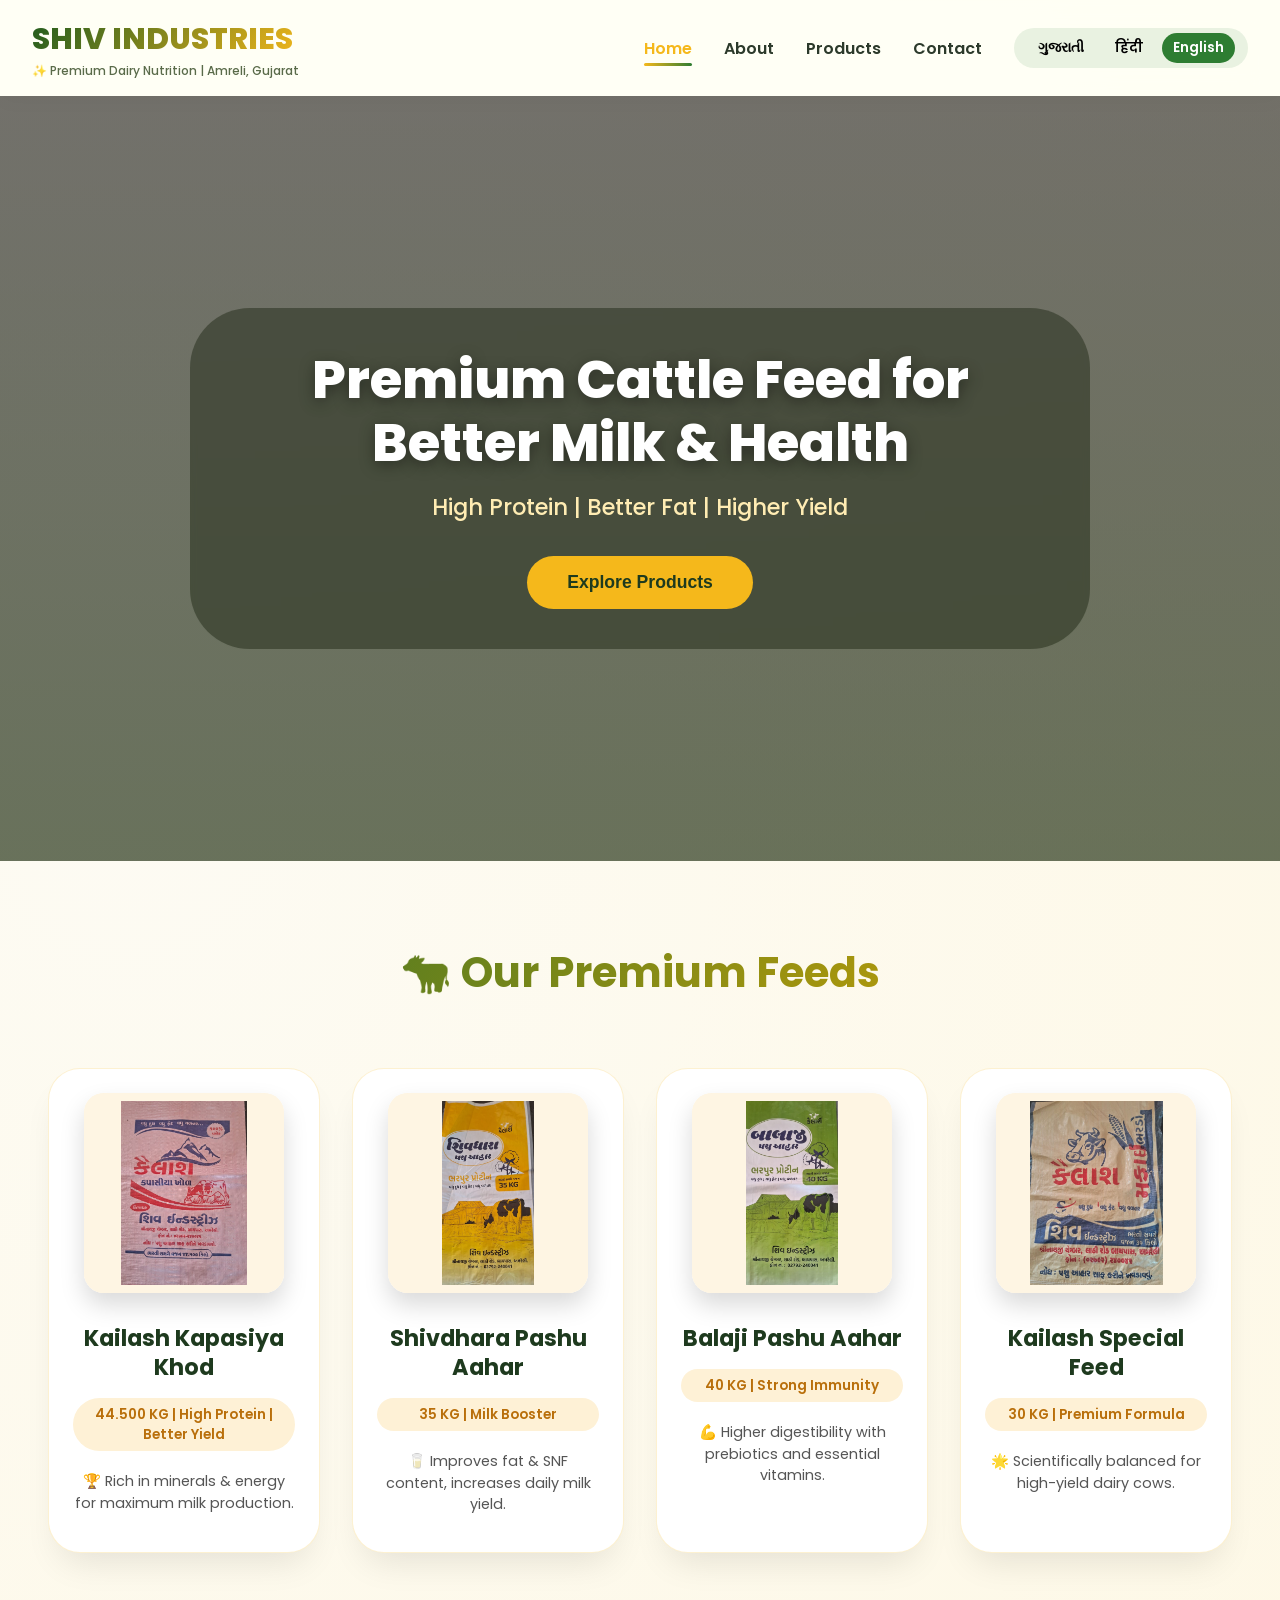
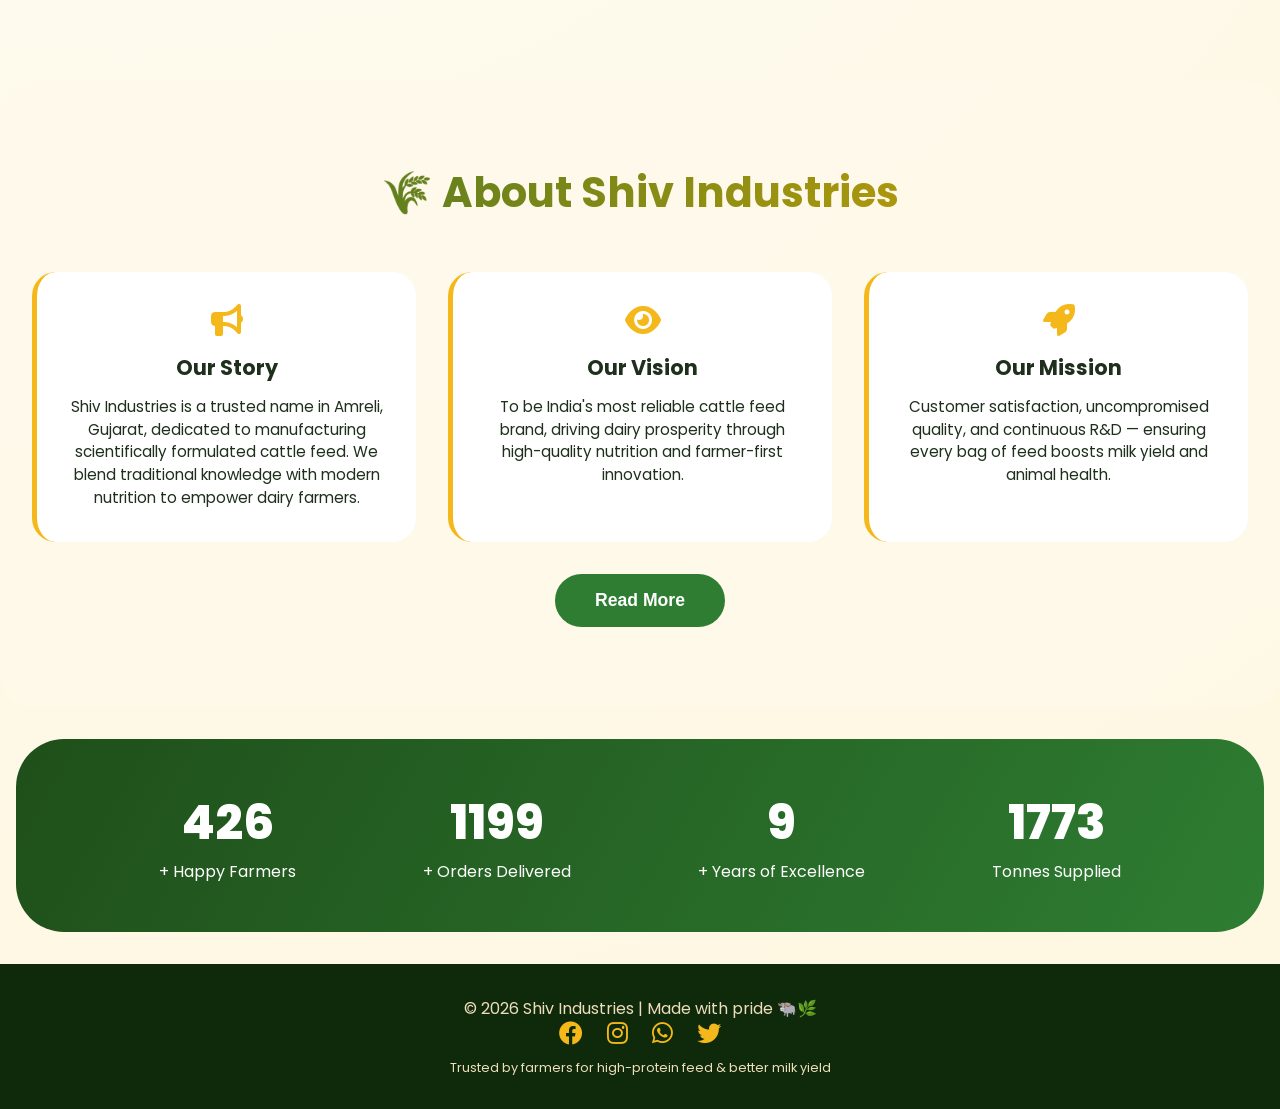
==== index1.html @ e1167d9c "Rename index.html to index1.html" ====
<!DOCTYPE html>
<html lang="en">
<head>
  <meta charset="UTF-8">
  <meta name="viewport" content="width=device-width, initial-scale=1.0, viewport-fit=cover">
  <title>Shiv Industries | Premium Cattle Feed - Amreli, Gujarat</title>
  <link href="https://fonts.googleapis.com/css2?family=Inter:opsz,wght@14..32,300;14..32,400;14..32,500;14..32,600;14..32,700;14..32,800&family=Poppins:wght@300;400;500;600;700;800&display=swap" rel="stylesheet">
  <link rel="stylesheet" href="https://cdnjs.cloudflare.com/ajax/libs/font-awesome/6.0.0-beta3/css/all.min.css">
  <style>
    * {
      margin: 0;
      padding: 0;
      box-sizing: border-box;
    }

    body {
      font-family: 'Poppins', 'Inter', sans-serif;
      background: radial-gradient(circle at 10% 30%, rgba(250,245,225,0.4) 0%, #fef7e0 100%);
      color: #1e2f1c;
      overflow-x: hidden;
    }

    /* Custom Scrollbar */
    ::-webkit-scrollbar { width: 8px; }
    ::-webkit-scrollbar-track { background: #e9f5e9; }
    ::-webkit-scrollbar-thumb { background: #2e7d32; border-radius: 10px; }

    /* Navbar - Fully Responsive */
    .navbar {
      position: sticky;
      top: 0;
      z-index: 1000;
      background: rgba(255, 255, 245, 0.96);
      backdrop-filter: blur(12px);
      box-shadow: 0 4px 20px rgba(0, 0, 0, 0.03);
      padding: clamp(0.8rem, 3vw, 1rem) clamp(1rem, 4vw, 2rem);
      display: flex;
      justify-content: space-between;
      align-items: center;
      flex-wrap: wrap;
    }

    .logo h1 {
      font-size: clamp(1.2rem, 5vw, 1.9rem);
      font-weight: 800;
      background: linear-gradient(130deg, #1e5a1e, #f5b81b);
      -webkit-background-clip: text;
      background-clip: text;
      color: transparent;
    }

    .logo span {
      font-size: clamp(0.55rem, 3vw, 0.75rem);
      font-weight: 500;
      color: #5a6b4a;
      display: block;
    }

    .nav-links {
      display: flex;
      gap: clamp(1rem, 3vw, 2rem);
      list-style: none;
      align-items: center;
      flex-wrap: wrap;
    }

    .nav-links a {
      text-decoration: none;
      font-weight: 600;
      color: #2c3a2b;
      transition: 0.3s;
      position: relative;
      font-size: clamp(0.85rem, 3vw, 1rem);
    }

    .nav-links a::after {
      content: '';
      position: absolute;
      bottom: -6px;
      left: 0;
      width: 0%;
      height: 2.5px;
      background: linear-gradient(90deg, #f5b81b, #2e7d32);
      transition: 0.3s ease;
      border-radius: 2px;
    }

    .nav-links a:hover::after,
    .nav-links a.active::after {
      width: 100%;
    }

    .nav-links a:hover,
    .nav-links a.active {
      color: #f5b81b;
    }

    .language-selector {
      display: flex;
      gap: 0.5rem;
      background: rgba(46, 125, 50, 0.1);
      padding: 0.3rem 0.8rem;
      border-radius: 50px;
    }

    .lang-btn {
      background: transparent;
      border: none;
      font-weight: 600;
      cursor: pointer;
      padding: 0.3rem 0.7rem;
      border-radius: 30px;
      transition: 0.3s;
      font-size: clamp(0.7rem, 2.5vw, 0.85rem);
      font-family: inherit;
    }

    .lang-btn.active {
      background: #2e7d32;
      color: white;
    }

    .lang-btn:hover:not(.active) {
      background: #f5b81b;
      color: #1e3a1e;
    }

    .menu-icon { display: none; font-size: 1.8rem; cursor: pointer; color: #2e7d32; }

    /* Hero Section */
    .hero {
      min-height: 85vh;
      background: linear-gradient(rgba(0, 0, 0, 0.55), rgba(25, 40, 10, 0.65)), url('https://images.pexels.com/photos/7750322/pexels-photo-7750322.jpeg?auto=compress&cs=tinysrgb&w=1600') center/cover no-repeat;
      display: flex;
      align-items: center;
      justify-content: center;
      text-align: center;
      padding: 2rem;
    }

    .hero-content {
      max-width: min(90%, 900px);
      background: rgba(15, 25, 5, 0.4);
      backdrop-filter: blur(3px);
      padding: clamp(1.5rem, 5vw, 2.5rem);
      border-radius: clamp(30px, 8vw, 60px);
    }

    .hero-title {
      font-size: clamp(1.5rem, 6vw, 3.3rem);
      font-weight: 800;
      color: white;
      text-shadow: 0 4px 15px rgba(0,0,0,0.4);
      line-height: 1.2;
    }

    .hero-sub {
      font-size: clamp(0.9rem, 4vw, 1.4rem);
      font-weight: 500;
      color: #ffecb3;
      margin: 1rem 0 2rem;
    }

    /* Sections */
    .section {
      padding: clamp(2rem, 8vw, 5rem) clamp(1rem, 5vw, 2rem);
      max-width: 1400px;
      margin: 0 auto;
    }

    .section-title {
      text-align: center;
      font-size: clamp(1.6rem, 6vw, 2.6rem);
      font-weight: 700;
      margin-bottom: clamp(2rem, 5vw, 3rem);
      background: linear-gradient(120deg, #2b6e2b, #e0a800);
      -webkit-background-clip: text;
      background-clip: text;
      color: transparent;
      padding: 0 1rem;
    }

    .bg-light {
      background: rgba(255, 251, 235, 0.6);
      border-radius: 2rem;
      margin: 2rem auto;
    }

    /* Products Grid */
    .products-grid {
      display: grid;
      grid-template-columns: repeat(auto-fit, minmax(280px, 1fr));
      gap: clamp(1rem, 3vw, 2rem);
      padding: clamp(0.5rem, 2vw, 1rem);
    }

    .product-card {
      background: white;
      border-radius: clamp(1rem, 4vw, 2rem);
      overflow: hidden;
      box-shadow: 0 20px 35px -12px rgba(0,0,0,0.1);
      transition: all 0.4s cubic-bezier(0.2, 0.9, 0.4, 1.1);
      text-align: center;
      padding: clamp(1rem, 4vw, 1.5rem);
      border: 1px solid rgba(245,184,27,0.2);
      display: flex;
      flex-direction: column;
      height: 100%;
    }

    .product-card:hover {
      transform: translateY(-12px);
      box-shadow: 0 30px 40px -12px rgba(46,125,50,0.3);
      border-color: #f5b81b;
    }

    /* Product Image Container - Perfect Square, No Cropping */
    .product-img {
      background: linear-gradient(135deg, #fef5e3 0%, #fff8ed 100%);
      width: min(100%, 200px);
      height: auto;
      aspect-ratio: 1 / 1;
      max-width: 200px;
      margin: 0 auto 1.2rem;
      display: flex;
      align-items: center;
      justify-content: center;
      border-radius: 20px;
      overflow: hidden;
      box-shadow: 0 12px 25px rgba(0,0,0,0.15);
      transition: all 0.4s ease;
      position: relative;
      flex-shrink: 0;
    }

    .product-img img {
      width: 100%;
      height: 100%;
      object-fit: contain;
      transition: transform 0.5s ease;
      display: block;
      background-color: #fef5e3;
      padding: 8px;
    }

    .product-card:hover .product-img img {
      transform: scale(1.05);
    }

    .product-img::after {
      content: '';
      position: absolute;
      top: 0;
      left: 0;
      right: 0;
      bottom: 0;
      background: rgba(46,125,50,0.05);
      opacity: 0;
      transition: opacity 0.3s ease;
      pointer-events: none;
      border-radius: 20px;
    }

    .product-img:hover::after {
      opacity: 1;
    }

    .product-card h3 { 
      font-size: clamp(1rem, 4vw, 1.4rem); 
      font-weight: 700; 
      margin: 0.75rem 0 0.5rem;
      color: #1e3a1e;
      line-height: 1.3;
    }

    .tagline { 
      background: #fef1d6; 
      display: inline-block; 
      padding: 0.4rem 1.2rem; 
      border-radius: 30px; 
      font-size: clamp(0.7rem, 2.5vw, 0.85rem); 
      font-weight: 600; 
      color: #b96f0b; 
      margin: 0.5rem 0;
    }

    .product-desc { 
      margin: 0.75rem 0; 
      color: #555; 
      font-size: clamp(0.8rem, 2.5vw, 0.9rem);
      line-height: 1.5;
      flex-grow: 1;
    }

    /* About Preview */
    .about-preview {
      display: grid;
      grid-template-columns: repeat(auto-fit, minmax(280px, 1fr));
      gap: clamp(1rem, 3vw, 2rem);
      margin-bottom: 2rem;
    }

    .about-preview-card {
      background: white;
      border-radius: 1.5rem;
      padding: clamp(1.5rem, 4vw, 2rem);
      text-align: center;
      border-left: 5px solid #f5b81b;
      transition: transform 0.3s;
    }

    .about-preview-card:hover {
      transform: translateY(-5px);
    }

    .about-preview-card i {
      font-size: clamp(1.5rem, 5vw, 2rem);
      color: #f5b81b;
      margin-bottom: 1rem;
    }

    .about-preview-card h3 {
      font-size: clamp(1.1rem, 4vw, 1.3rem);
      margin-bottom: 0.8rem;
    }

    .about-preview-card p {
      font-size: clamp(0.85rem, 3vw, 0.95rem);
      line-height: 1.5;
    }

    /* Counter Section */
    .counter-section {
      background: linear-gradient(120deg, #1f4f1a, #2e7d32);
      border-radius: clamp(1.5rem, 5vw, 3rem);
      margin: 2rem auto;
      padding: clamp(1.5rem, 5vw, 3rem);
      color: white;
      max-width: 1300px;
      width: calc(100% - 2rem);
    }

    .counters-flex {
      display: flex;
      justify-content: space-evenly;
      flex-wrap: wrap;
      gap: clamp(1rem, 4vw, 2rem);
      text-align: center;
    }

    .counter-box h2 { 
      font-size: clamp(1.8rem, 6vw, 3rem); 
      font-weight: 800; 
    }

    .counter-box p {
      font-size: clamp(0.8rem, 3vw, 1rem);
    }

    /* Buttons */
    .cta-btn, .btn-secondary {
      background: #f5b81b;
      color: #1e3a1e;
      padding: clamp(0.8rem, 3vw, 1rem) clamp(1.5rem, 5vw, 2.5rem);
      border: none;
      border-radius: 50px;
      font-weight: 800;
      font-size: clamp(0.9rem, 3vw, 1.1rem);
      cursor: pointer;
      transition: transform 0.2s, background 0.3s;
      display: inline-block;
    }

    .btn-secondary {
      background: #2e7d32;
      color: white;
    }

    .cta-btn:hover, .btn-secondary:hover {
      transform: scale(1.02);
      background: #ffcd4a;
    }

    .btn-secondary:hover {
      background: #f5b81b;
      color: #1e3a1e;
    }

    .text-center {
      text-align: center;
    }

    /* Footer */
    footer {
      background: #0e2a0b;
      color: #eeddbb;
      text-align: center;
      padding: clamp(1.5rem, 5vw, 2rem);
      margin-top: 2rem;
    }

    .social-icons i {
      font-size: clamp(1.2rem, 4vw, 1.5rem);
      margin: 0 10px;
      color: #f5b81b;
      transition: 0.2s;
      cursor: pointer;
    }

    .social-icons i:hover {
      color: white;
      transform: translateY(-3px);
    }

    /* ========== MEDIA QUERIES ========== */

    /* Large Desktop (1200px+) */
    @media (min-width: 1200px) {
      .products-grid {
        grid-template-columns: repeat(4, 1fr);
      }
    }

    /* Desktop (992px - 1199px) */
    @media (min-width: 992px) and (max-width: 1199px) {
      .products-grid {
        grid-template-columns: repeat(3, 1fr);
      }
    }

    /* Tablet Landscape (768px - 991px) */
    @media (min-width: 768px) and (max-width: 991px) {
      .navbar {
        flex-direction: row;
        justify-content: space-between;
      }
      
      .nav-links {
        display: flex !important;
        gap: 1.5rem;
      }
      
      .menu-icon {
        display: none !important;
      }
      
      .products-grid {
        grid-template-columns: repeat(2, 1fr);
      }
      
      .hero-title {
        font-size: 2.5rem;
      }
    }

    /* Tablet Portrait (576px - 767px) */
    @media (min-width: 576px) and (max-width: 767px) {
      .navbar {
        flex-direction: column;
        padding: 1rem;
      }
      
      .logo {
        width: 100%;
        display: flex;
        justify-content: space-between;
        align-items: center;
      }
      
      .menu-icon {
        display: block;
      }
      
      .nav-links {
        display: none;
        width: 100%;
        flex-direction: column;
        background: white;
        padding: 1rem;
        text-align: center;
        margin-top: 1rem;
        border-radius: 2rem;
        gap: 1rem;
      }
      
      .nav-links.active {
        display: flex;
      }
      
      .products-grid {
        grid-template-columns: repeat(2, 1fr);
        gap: 1rem;
      }
      
      .product-img {
        max-width: 160px;
      }
      
      .hero-title {
        font-size: 2rem;
      }
      
      .counter-box h2 {
        font-size: 2rem;
      }
    }

    /* Mobile Landscape (480px - 575px) */
    @media (min-width: 480px) and (max-width: 575px) {
      .navbar {
        flex-direction: column;
        padding: 0.8rem;
      }
      
      .logo {
        width: 100%;
        display: flex;
        justify-content: space-between;
        align-items: center;
      }
      
      .logo h1 {
        font-size: 1.3rem;
      }
      
      .menu-icon {
        display: block;
      }
      
      .nav-links {
        display: none;
        width: 100%;
        flex-direction: column;
        background: white;
        padding: 1rem;
        text-align: center;
        margin-top: 1rem;
        border-radius: 2rem;
        gap: 0.8rem;
      }
      
      .nav-links.active {
        display: flex;
      }
      
      .hero {
        min-height: 70vh;
      }
      
      .hero-title {
        font-size: 1.8rem;
      }
      
      .hero-sub {
        font-size: 0.9rem;
      }
      
      .products-grid {
        grid-template-columns: 1fr;
      }
      
      .product-img {
        max-width: 180px;
      }
      
      .section-title {
        font-size: 1.6rem;
      }
      
      .counter-box h2 {
        font-size: 1.8rem;
      }
      
      .about-preview {
        grid-template-columns: 1fr;
      }
    }

    /* Mobile Portrait (320px - 479px) */
    @media (max-width: 479px) {
      .navbar {
        flex-direction: column;
        padding: 0.8rem;
      }
      
      .logo {
        width: 100%;
        display: flex;
        justify-content: space-between;
        align-items: center;
      }
      
      .logo h1 {
        font-size: 1.1rem;
      }
      
      .logo span {
        font-size: 0.55rem;
      }
      
      .menu-icon {
        display: block;
        font-size: 1.5rem;
      }
      
      .nav-links {
        display: none;
        width: 100%;
        flex-direction: column;
        background: white;
        padding: 0.8rem;
        text-align: center;
        margin-top: 0.8rem;
        border-radius: 1.5rem;
        gap: 0.8rem;
      }
      
      .nav-links.active {
        display: flex;
      }
      
      .nav-links a {
        font-size: 0.85rem;
      }
      
      .language-selector {
        justify-content: center;
      }
      
      .lang-btn {
        padding: 0.2rem 0.5rem;
        font-size: 0.7rem;
      }
      
      .hero {
        min-height: 60vh;
        padding: 1rem;
      }
      
      .hero-content {
        padding: 1.2rem;
        border-radius: 30px;
      }
      
      .hero-title {
        font-size: 1.5rem;
      }
      
      .hero-sub {
        font-size: 0.8rem;
        margin: 0.8rem 0 1.5rem;
      }
      
      .cta-btn, .btn-secondary {
        padding: 0.7rem 1.2rem;
        font-size: 0.85rem;
      }
      
      .section {
        padding: 1.5rem 0.8rem;
      }
      
      .section-title {
        font-size: 1.4rem;
        margin-bottom: 1.5rem;
      }
      
      .products-grid {
        grid-template-columns: 1fr;
        gap: 1.2rem;
      }
      
      .product-card {
        padding: 1rem;
      }
      
      .product-img {
        max-width: 140px;
      }
      
      .product-img img {
        padding: 5px;
      }
      
      .product-card h3 {
        font-size: 1rem;
      }
      
      .tagline {
        font-size: 0.65rem;
        padding: 0.2rem 0.8rem;
      }
      
      .product-desc {
        font-size: 0.75rem;
      }
      
      .counter-section {
        padding: 1.2rem;
        margin: 1rem auto;
        border-radius: 1.5rem;
      }
      
      .counters-flex {
        gap: 1rem;
      }
      
      .counter-box h2 {
        font-size: 1.5rem;
      }
      
      .counter-box p {
        font-size: 0.7rem;
      }
      
      .about-preview {
        gap: 1rem;
      }
      
      .about-preview-card {
        padding: 1rem;
      }
      
      .about-preview-card i {
        font-size: 1.5rem;
      }
      
      .about-preview-card h3 {
        font-size: 1rem;
      }
      
      .about-preview-card p {
        font-size: 0.8rem;
      }
      
      footer {
        padding: 1.2rem;
      }
      
      footer p {
        font-size: 0.7rem;
      }
      
      .social-icons i {
        font-size: 1rem;
        margin: 0 8px;
      }
    }

    /* Extra Small Devices (below 320px) */
    @media (max-width: 320px) {
      .hero-title {
        font-size: 1.3rem;
      }
      
      .hero-sub {
        font-size: 0.7rem;
      }
      
      .section-title {
        font-size: 1.2rem;
      }
      
      .product-img {
        max-width: 120px;
      }
      
      .counter-box h2 {
        font-size: 1.2rem;
      }
    }

    /* Landscape Mode for Mobile */
    @media (max-width: 768px) and (orientation: landscape) {
      .hero {
        min-height: 100vh;
      }
      
      .products-grid {
        grid-template-columns: repeat(2, 1fr);
      }
      
      .navbar {
        padding: 0.5rem 1rem;
      }
    }

    /* Animation */
    @keyframes fadeInScale {
      from {
        opacity: 0;
        transform: scale(0.95);
      }
      to {
        opacity: 1;
        transform: scale(1);
      }
    }

    .product-img img {
      animation: fadeInScale 0.4s ease-out;
    }

    /* Smooth Scroll */
    html {
      scroll-behavior: smooth;
    }

    /* Focus States for Accessibility */
    a:focus, button:focus, input:focus {
      outline: 2px solid #f5b81b;
      outline-offset: 2px;
    }

    /* Touch Device Optimizations */
    @media (hover: hover) {
      .product-card:hover {
        transform: translateY(-12px);
      }
    }

    @media (hover: none) {
      .product-card:active {
        transform: translateY(-5px);
      }
    }
  </style>
</head>
<body>

<!-- Header -->
<nav class="navbar">
  <div class="logo">
    <h1>SHIV INDUSTRIES</h1>
    <span>✨ Premium Dairy Nutrition | Amreli, Gujarat</span>
  </div>
  <div class="menu-icon" id="menuToggle"><i class="fas fa-bars"></i></div>
  <ul class="nav-links" id="navLinks">
    <li><a href="index.html" class="active">Home</a></li>
    <li><a href="about.html">About</a></li>
    <li><a href="products.html">Products</a></li>
    <li><a href="contact.html">Contact</a></li>
    <li>
      <div class="language-selector">
        <button class="lang-btn" data-lang="gu">ગુજરાતી</button>
        <button class="lang-btn" data-lang="hi">हिंदी</button>
        <button class="lang-btn active" data-lang="en">English</button>
      </div>
    </li>
  </ul>
</nav>

<!-- Hero Section -->
<section class="hero">
  <div class="hero-content">
    <h1 class="hero-title" data-key="heroTitle">Premium Cattle Feed for Better Milk & Health</h1>
    <p class="hero-sub" data-key="heroSub">High Protein | Better Fat | Higher Yield</p>
    <button class="cta-btn" onclick="location.href='products.html'" data-key="heroBtn">Explore Products</button>
  </div>
</section>

<!-- Products Preview -->
<section class="section">
  <h2 class="section-title" data-key="productsTitle">🐄 Our Premium Feeds</h2>
  <div class="products-grid">
    <div class="product-card">
      <div class="product-img"><img src="khol.jpeg" alt="Kailash Kapasiya Khod"></div>
      <h3 data-key="prod1Name">Kailash Kapasiya Khod</h3>
      <div class="tagline" data-key="prod1Tag">44.500 KG | High Protein | Better Yield</div>
      <p class="product-desc" data-key="prod1Desc">🏆 Rich in minerals & energy for maximum milk production.</p>
    </div>
    <div class="product-card">
      <div class="product-img"><img src="shivdhara.jpeg" alt="Shivdhara Pashu Aahar"></div>
      <h3 data-key="prod2Name">Shivdhara Pashu Aahar</h3>
      <div class="tagline" data-key="prod2Tag">35 KG | Milk Booster</div>
      <p class="product-desc" data-key="prod2Desc">🥛 Improves fat & SNF content, increases daily milk yield.</p>
    </div>
    <div class="product-card">
      <div class="product-img"><img src="balaji.jpeg" alt="Balaji Pashu Aahar"></div>
      <h3 data-key="prod3Name">Balaji Pashu Aahar</h3>
      <div class="tagline" data-key="prod3Tag">40 KG | Strong Immunity</div>
      <p class="product-desc" data-key="prod3Desc">💪 Higher digestibility with prebiotics and essential vitamins.</p>
    </div>
    <div class="product-card">
      <div class="product-img"><img src="makaybhushu.jpeg" alt="Kailash Special Feed"></div>
      <h3 data-key="prod4Name">Kailash Special Feed</h3>
      <div class="tagline" data-key="prod4Tag">30 KG | Premium Formula</div>
      <p class="product-desc" data-key="prod4Desc">🌟 Scientifically balanced for high-yield dairy cows.</p>
    </div>
  </div>
</section>

<!-- About Preview -->
<section class="section bg-light">
  <h2 class="section-title" data-key="aboutTitle">🌾 About Shiv Industries</h2>
  <div class="about-preview">
    <div class="about-preview-card">
      <i class="fas fa-bullhorn"></i>
      <h3 data-key="storyTitle">Our Story</h3>
      <p data-key="storyText">Shiv Industries is a trusted name in Amreli, Gujarat, dedicated to manufacturing scientifically formulated cattle feed. We blend traditional knowledge with modern nutrition to empower dairy farmers.</p>
    </div>
    <div class="about-preview-card">
      <i class="fas fa-eye"></i>
      <h3 data-key="visionTitle">Our Vision</h3>
      <p data-key="visionText">To be India's most reliable cattle feed brand, driving dairy prosperity through high-quality nutrition and farmer-first innovation.</p>
    </div>
    <div class="about-preview-card">
      <i class="fas fa-rocket"></i>
      <h3 data-key="missionTitle">Our Mission</h3>
      <p data-key="missionText">Customer satisfaction, uncompromised quality, and continuous R&D — ensuring every bag of feed boosts milk yield and animal health.</p>
    </div>
  </div>
  <div class="text-center">
    <button class="btn-secondary" onclick="location.href='about.html'" data-key="readMoreBtn">Read More</button>
  </div>
</section>

<!-- Counter Section -->
<div class="counter-section">
  <div class="counters-flex">
    <div class="counter-box"><h2 id="farmerCount">0</h2><p data-key="counter1">+ Happy Farmers</p></div>
    <div class="counter-box"><h2 id="orderCount">0</h2><p data-key="counter2">+ Orders Delivered</p></div>
    <div class="counter-box"><h2 id="expCount">0</h2><p data-key="counter3">+ Years of Excellence</p></div>
    <div class="counter-box"><h2 id="tonnesCount">0</h2><p data-key="counter4">Tonnes Supplied</p></div>
  </div>
</div>

<!-- Footer -->
<footer>
  <p data-key="footerText">© 2026 Shiv Industries | Made with pride 🐃🌿</p>
  <div class="social-icons">
    <i class="fab fa-facebook"></i> <i class="fab fa-instagram"></i> <i class="fab fa-whatsapp"></i> <i class="fab fa-twitter"></i>
  </div>
  <p style="margin-top:10px; font-size:0.8rem;" data-key="footerTag">Trusted by farmers for high-protein feed & better milk yield</p>
</footer>

<script>
  // Mobile menu toggle
  const menuToggle = document.getElementById('menuToggle');
  const navLinks = document.getElementById('navLinks');
  
  if (menuToggle) {
    menuToggle.addEventListener('click', () => {
      navLinks.classList.toggle('active');
    });
  }

  // Language translations
  const translations = {
    en: {
      heroTitle: "Premium Cattle Feed for Better Milk & Health",
      heroSub: "High Protein | Better Fat | Higher Yield",
      heroBtn: "Explore Products",
      productsTitle: "🐄 Our Premium Feeds",
      prod1Name: "Kailash Kapasiya Khod",
      prod1Tag: "44.500 KG | High Protein | Better Yield",
      prod1Desc: "🏆 Rich in minerals & energy for maximum milk production.",
      prod2Name: "Shivdhara Pashu Aahar",
      prod2Tag: "35 KG | Milk Booster",
      prod2Desc: "🥛 Improves fat & SNF content, increases daily milk yield.",
      prod3Name: "Balaji Pashu Aahar",
      prod3Tag: "40 KG | Strong Immunity",
      prod3Desc: "💪 Higher digestibility with prebiotics and essential vitamins.",
      prod4Name: "Kailash Special Feed",
      prod4Tag: "30 KG | Premium Formula",
      prod4Desc: "🌟 Scientifically balanced for high-yield dairy cows.",
      aboutTitle: "🌾 About Shiv Industries",
      storyTitle: "Our Story",
      storyText: "Shiv Industries is a trusted name in Amreli, Gujarat, dedicated to manufacturing scientifically formulated cattle feed. We blend traditional knowledge with modern nutrition to empower dairy farmers.",
      visionTitle: "Our Vision",
      visionText: "To be India's most reliable cattle feed brand, driving dairy prosperity through high-quality nutrition and farmer-first innovation.",
      missionTitle: "Our Mission",
      missionText: "Customer satisfaction, uncompromised quality, and continuous R&D — ensuring every bag of feed boosts milk yield and animal health.",
      readMoreBtn: "Read More",
      counter1: "+ Happy Farmers",
      counter2: "+ Orders Delivered",
      counter3: "+ Years of Excellence",
      counter4: "Tonnes Supplied",
      footerText: "© 2026 Shiv Industries | Made with pride 🐃🌿",
      footerTag: "Trusted by farmers for high-protein feed & better milk yield"
    },
    hi: {
      heroTitle: "बेहतर दूध और स्वास्थ्य के लिए प्रीमियम पशु आहार",
      heroSub: "उच्च प्रोटीन | बेहतर फैट | अधिक उत्पादन",
      heroBtn: "उत्पाद देखें",
      productsTitle: "🐄 हमारे प्रीमियम फीड",
      prod1Name: "कैलाश कपासिया खोद",
      prod1Tag: "44.500 किलो | उच्च प्रोटीन | बेहतर उत्पादन",
      prod1Desc: "🏆 खनिज और ऊर्जा से भरपूर",
      prod2Name: "शिवधारा पशु आहार",
      prod2Tag: "35 किलो | दूध बूस्टर",
      prod2Desc: "🥛 फैट और एसएनएफ में सुधार",
      prod3Name: "बालाजी पशु आहार",
      prod3Tag: "40 किलो | मजबूत प्रतिरक्षा",
      prod3Desc: "💪 उच्च पाचनशक्ति",
      prod4Name: "कैलाश स्पेशल फीड",
      prod4Tag: "30 किलो | प्रीमियम फॉर्मूला",
      prod4Desc: "🌟 अधिकतम दूध उत्पादन",
      aboutTitle: "🌾 शिव इंडस्ट्रीज के बारे में",
      storyTitle: "हमारी कहानी",
      storyText: "शिव इंडस्ट्रीज अमरेली, गुजरात में एक विश्वसनीय नाम है, जो वैज्ञानिक रूप से तैयार पशु आहार के निर्माण के लिए समर्पित है।",
      visionTitle: "हमारा दृष्टिकोण",
      visionText: "भारत का सबसे भरोसेमंद पशु आहार ब्रांड बनना।",
      missionTitle: "हमारा मिशन",
      missionText: "ग्राहक संतुष्टि, अटल गुणवत्ता, और निरंतर अनुसंधान।",
      readMoreBtn: "और पढ़ें",
      counter1: "+ खुश किसान",
      counter2: "+ ऑर्डर वितरित",
      counter3: "+ वर्षों का अनुभव",
      counter4: "टन आपूर्ति",
      footerText: "© 2026 शिव इंडस्ट्रीज | गर्व से बनाया 🐃🌿",
      footerTag: "उच्च प्रोटीन फीड और बेहतर दूध उत्पादन के लिए किसानों द्वारा भरोसेमंद"
    },
    gu: {
      heroTitle: "વધુ દૂધ અને સ્વાસ્થ્ય માટે પ્રીમિયમ પશુ આહાર",
      heroSub: "ઉચ્ચ પ્રોટીન | વધુ ફેટ | વધુ ઉત્પાદન",
      heroBtn: "ઉત્પાદનો જુઓ",
      productsTitle: "🐄 અમારા પ્રીમિયમ ફીડ",
      prod1Name: "કૈલાશ કપાસિયા ખોદ",
      prod1Tag: "44.500 કિગ્રા | ઉચ્ચ પ્રોટીન | વધુ ઉત્પાદન",
      prod1Desc: "🏆 ખનિજો અને ઊર્જાથી ભરપૂર",
      prod2Name: "શિવધારા પશુ આહાર",
      prod2Tag: "35 કિગ્રા | દૂધ બૂસ્ટર",
      prod2Desc: "🥛 ફેટ અને એસએનએફ સુધારે",
      prod3Name: "બાલાજી પશુ આહાર",
      prod3Tag: "40 કિગ્રા | મજબૂત રોગપ્રતિકારક",
      prod3Desc: "💪 ઉચ્ચ પાચનક્ષમતા",
      prod4Name: "કૈલાશ સ્પેશિયલ ફીડ",
      prod4Tag: "30 કિગ્રા | પ્રીમિયમ ફોર્મ્યુલા",
      prod4Desc: "🌟 મહત્તમ દૂધ ઉત્પાદન",
      aboutTitle: "🌾 શિવ ઇન્ડસ્ટ્રીઝ વિશે",
      storyTitle: "અમારી વાર્તા",
      storyText: "શિવ ઇન્ડસ્ટ્રીઝ અમરેલી, ગુજરાતમાં એક વિશ્વસનીય નામ છે, જે વૈજ્ઞાનિક રીતે ઘડવામાં આવેલ પશુ આહારના ઉત્પાદન માટે સમર્પિત છે.",
      visionTitle: "અમારું દ્રષ્ટિકોણ",
      visionText: "ભારતની સૌથી વિશ્વસનીય પશુ આહાર બ્રાન્ડ બનવું.",
      missionTitle: "અમારું મિશન",
      missionText: "ગ્રાહક સંતોષ, અટલ ગુણવત્તા અને સતત સંશોધન.",
      readMoreBtn: "વધુ વાંચો",
      counter1: "+ ખુશ ખેડૂતો",
      counter2: "+ ઓર્ડર ડિલિવર",
      counter3: "+ વર્ષનો અનુભવ",
      counter4: "ટન સપ્લાય",
      footerText: "© 2026 શિવ ઇન્ડસ્ટ્રીઝ | ગર્વથી બનાવ્યું 🐃🌿",
      footerTag: "ઉચ્ચ પ્રોટીન ફીડ અને વધુ દૂધ ઉત્પાદન માટે ખેડૂતો દ્વારા વિશ્વસનીય"
    }
  };

  let currentLang = 'en';

  function updateLanguage() {
    const t = translations[currentLang];
    document.querySelectorAll('[data-key]').forEach(el => {
      const key = el.getAttribute('data-key');
      if (t[key]) el.innerText = t[key];
    });
    document.querySelectorAll('.lang-btn').forEach(btn => {
      if (btn.getAttribute('data-lang') === currentLang) btn.classList.add('active');
      else btn.classList.remove('active');
    });
  }

  // Language switcher
  document.querySelectorAll('.lang-btn').forEach(btn => {
    btn.addEventListener('click', () => {
      currentLang = btn.getAttribute('data-lang');
      updateLanguage();
    });
  });

  // Counter animation
  function animateNumber(element, start, end, duration) {
    let startTime = null;
    function step(timestamp) {
      if (!startTime) startTime = timestamp;
      const progress = Math.min((timestamp - startTime) / duration, 1);
      const current = Math.floor(progress * (end - start) + start);
      element.innerText = current;
      if (progress < 1) requestAnimationFrame(step);
      else element.innerText = end;
    }
    requestAnimationFrame(step);
  }

  const observer = new IntersectionObserver((entries) => {
    entries.forEach(entry => {
      if (entry.isIntersecting) {
        animateNumber(document.getElementById('farmerCount'), 0, 872, 1600);
        animateNumber(document.getElementById('orderCount'), 0, 2450, 1600);
        animateNumber(document.getElementById('expCount'), 0, 14, 1200);
        animateNumber(document.getElementById('tonnesCount'), 0, 3850, 1700);
        observer.disconnect();
      }
    });
  }, { threshold: 0.5 });
  
  const counterSection = document.querySelector('.counter-section');
  if (counterSection) observer.observe(counterSection);

  // Initialize language
  updateLanguage();
</script>
</body>
</html>
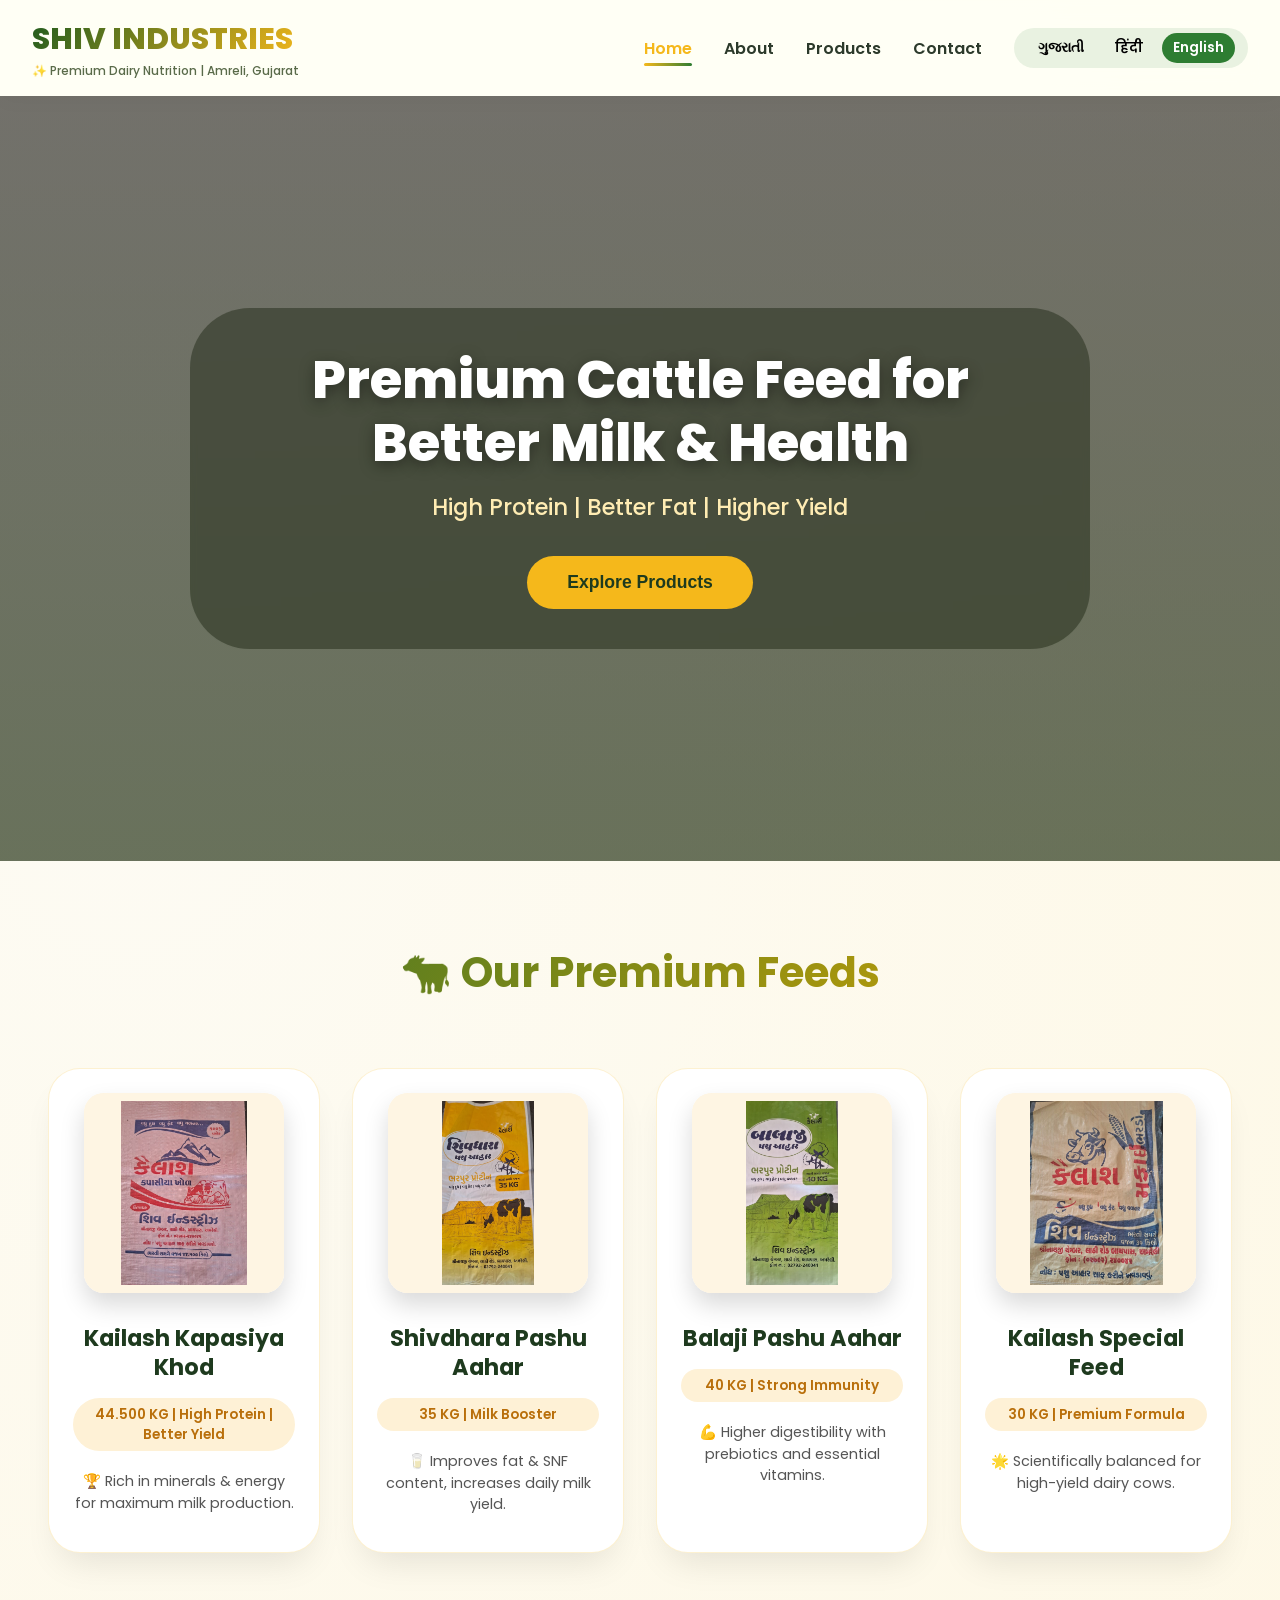
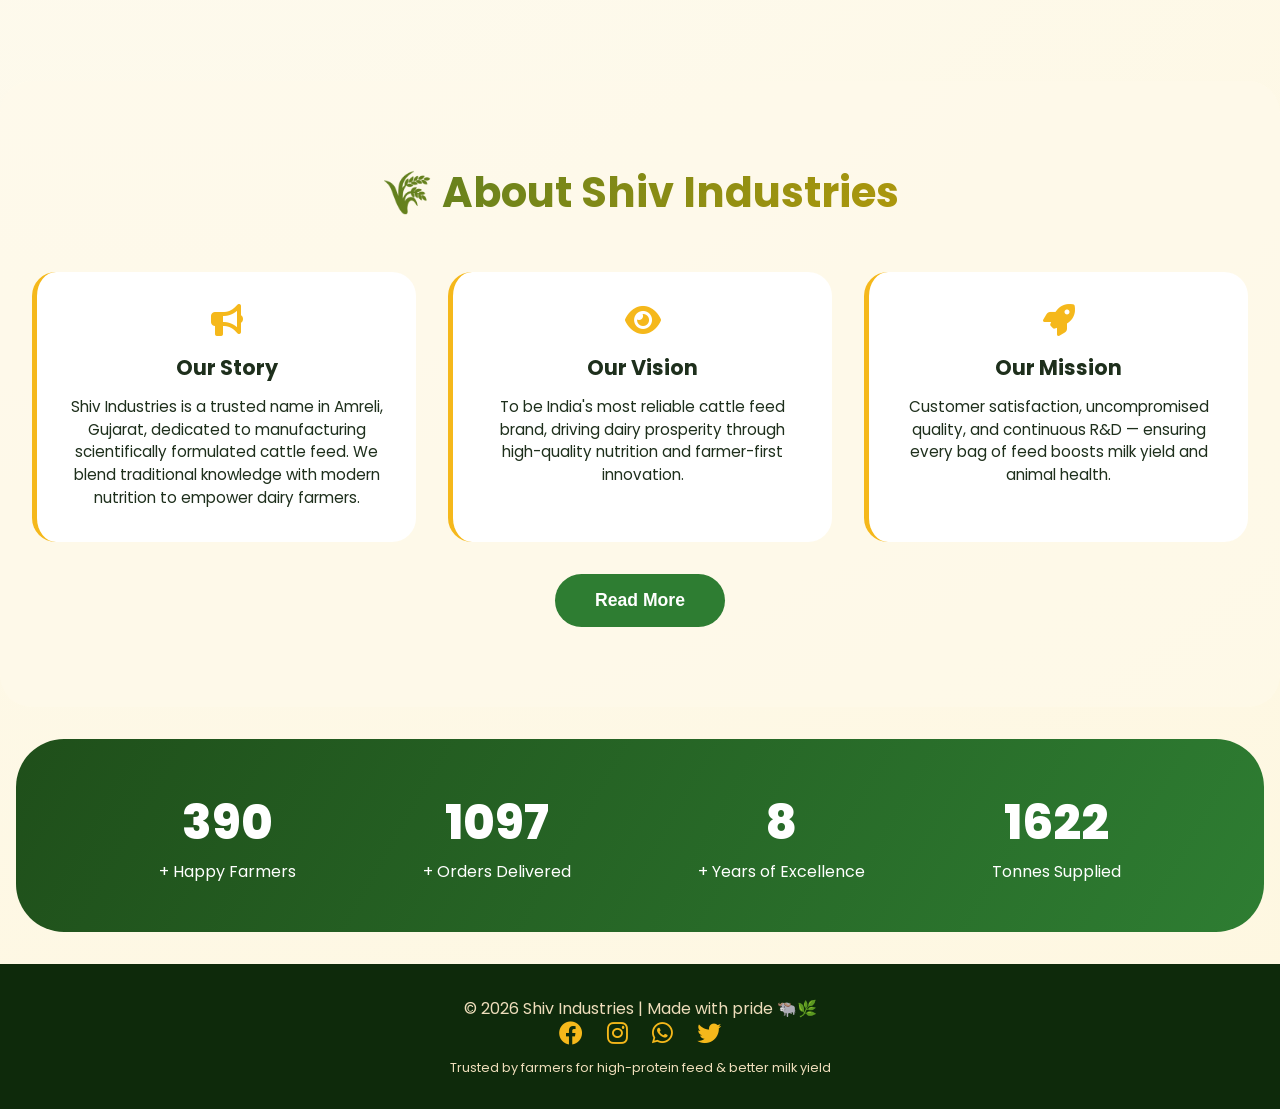
==== commit e0e440e3: "Update index1.html" ====
--- a/index1.html
+++ b/index1.html
@@ -3,7 +3,7 @@
 <head>
   <meta charset="UTF-8">
   <meta name="viewport" content="width=device-width, initial-scale=1.0, viewport-fit=cover">
-  <title>Shiv Industries | Premium Cattle Feed - Amreli, Gujarat</title>
+  <title>Shiv Industries | Premium Cattle Feed - Amreli, Gujarat-demo website</title>
   <link href="https://fonts.googleapis.com/css2?family=Inter:opsz,wght@14..32,300;14..32,400;14..32,500;14..32,600;14..32,700;14..32,800&family=Poppins:wght@300;400;500;600;700;800&display=swap" rel="stylesheet">
   <link rel="stylesheet" href="https://cdnjs.cloudflare.com/ajax/libs/font-awesome/6.0.0-beta3/css/all.min.css">
   <style>
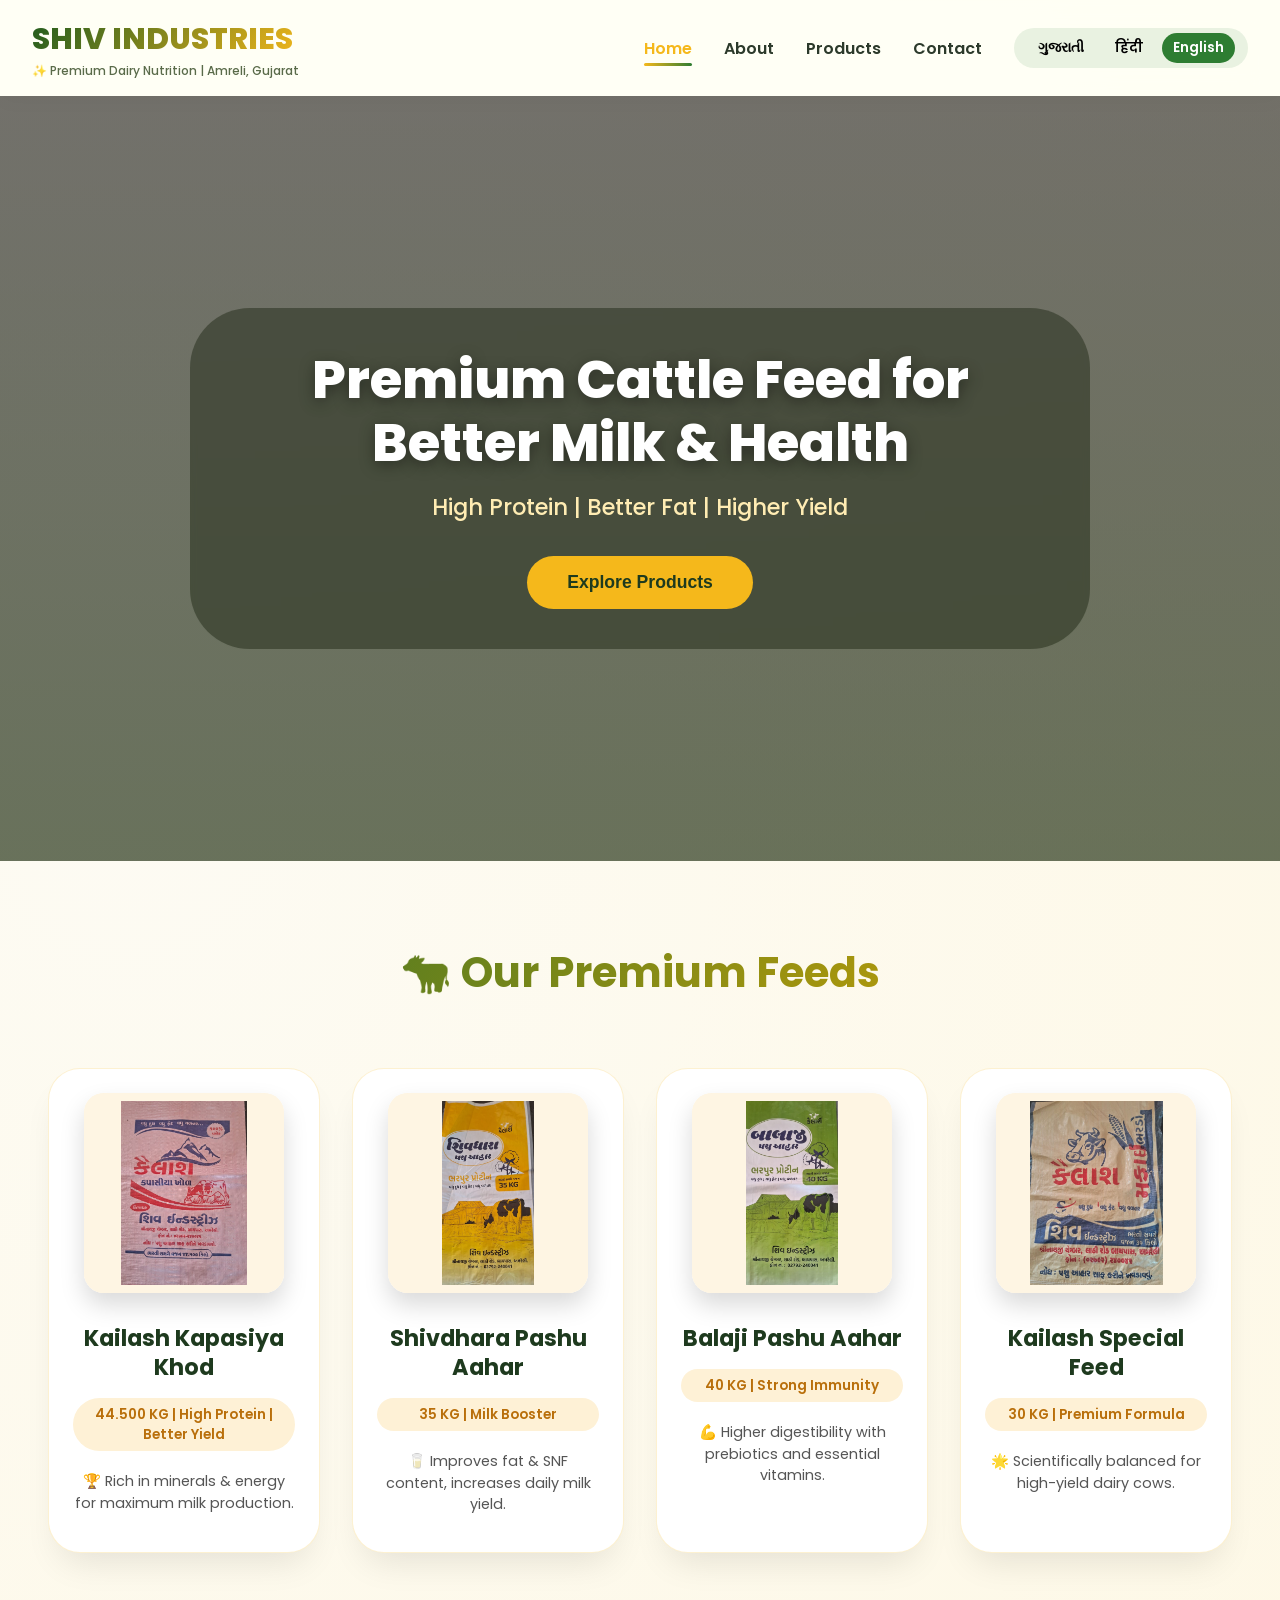
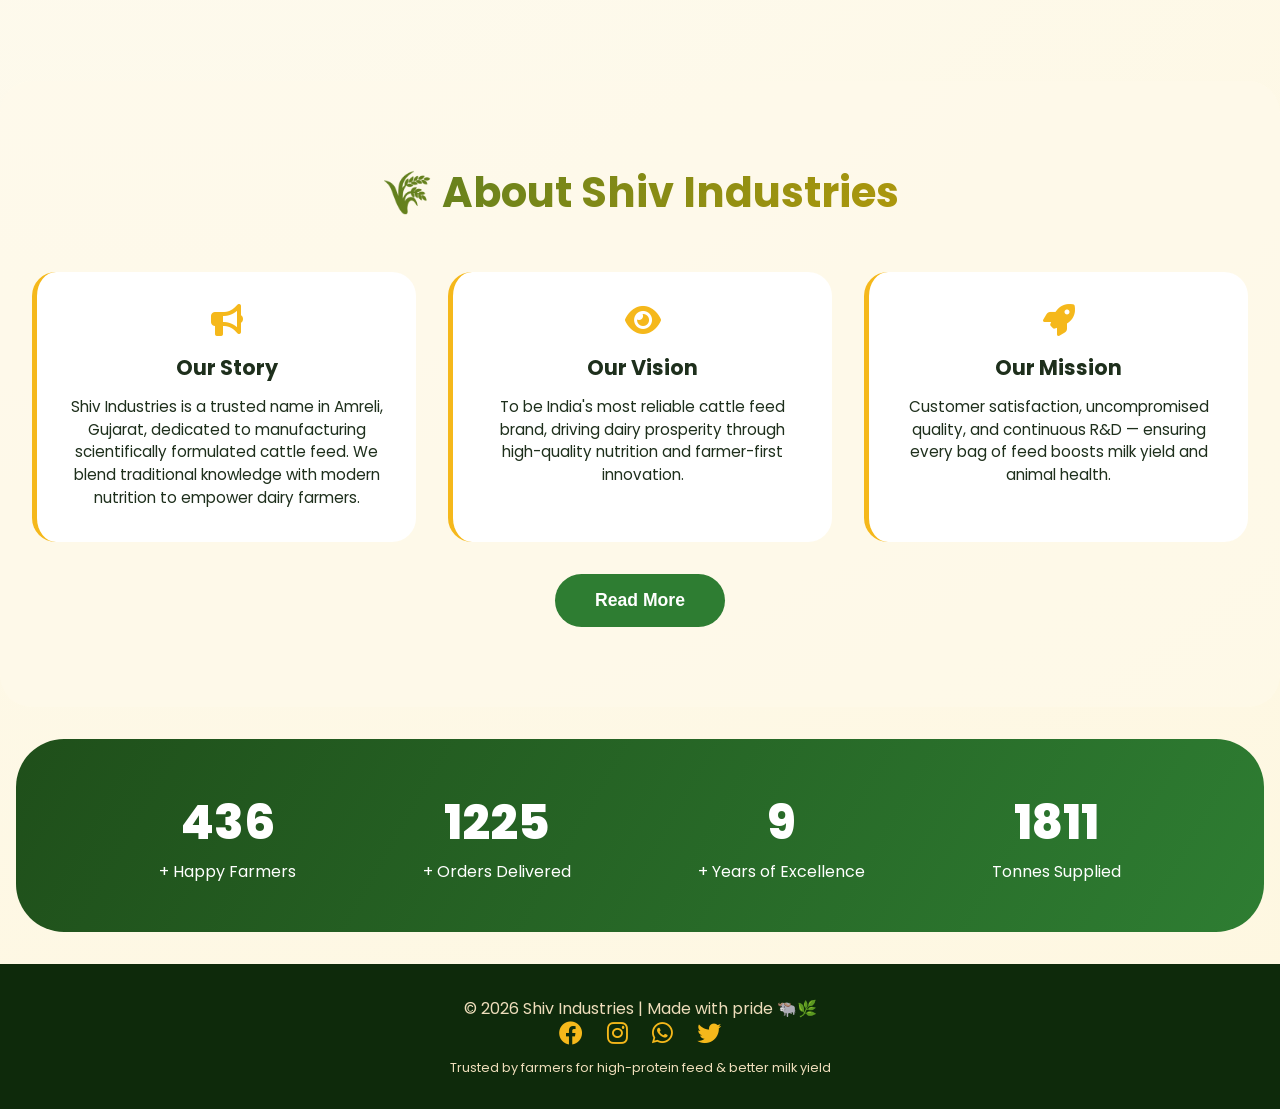
==== commit 5f5f121e: "Update index1.html" ====
--- a/index1.html
+++ b/index1.html
@@ -3,7 +3,7 @@
 <head>
   <meta charset="UTF-8">
   <meta name="viewport" content="width=device-width, initial-scale=1.0, viewport-fit=cover">
-  <title>Shiv Industries | Premium Cattle Feed - Amreli, Gujarat-demo website</title>
+  <title>Shiv Industries | Premium Cattle Feed - Amreli, Gujarat</title>
   <link href="https://fonts.googleapis.com/css2?family=Inter:opsz,wght@14..32,300;14..32,400;14..32,500;14..32,600;14..32,700;14..32,800&family=Poppins:wght@300;400;500;600;700;800&display=swap" rel="stylesheet">
   <link rel="stylesheet" href="https://cdnjs.cloudflare.com/ajax/libs/font-awesome/6.0.0-beta3/css/all.min.css">
   <style>
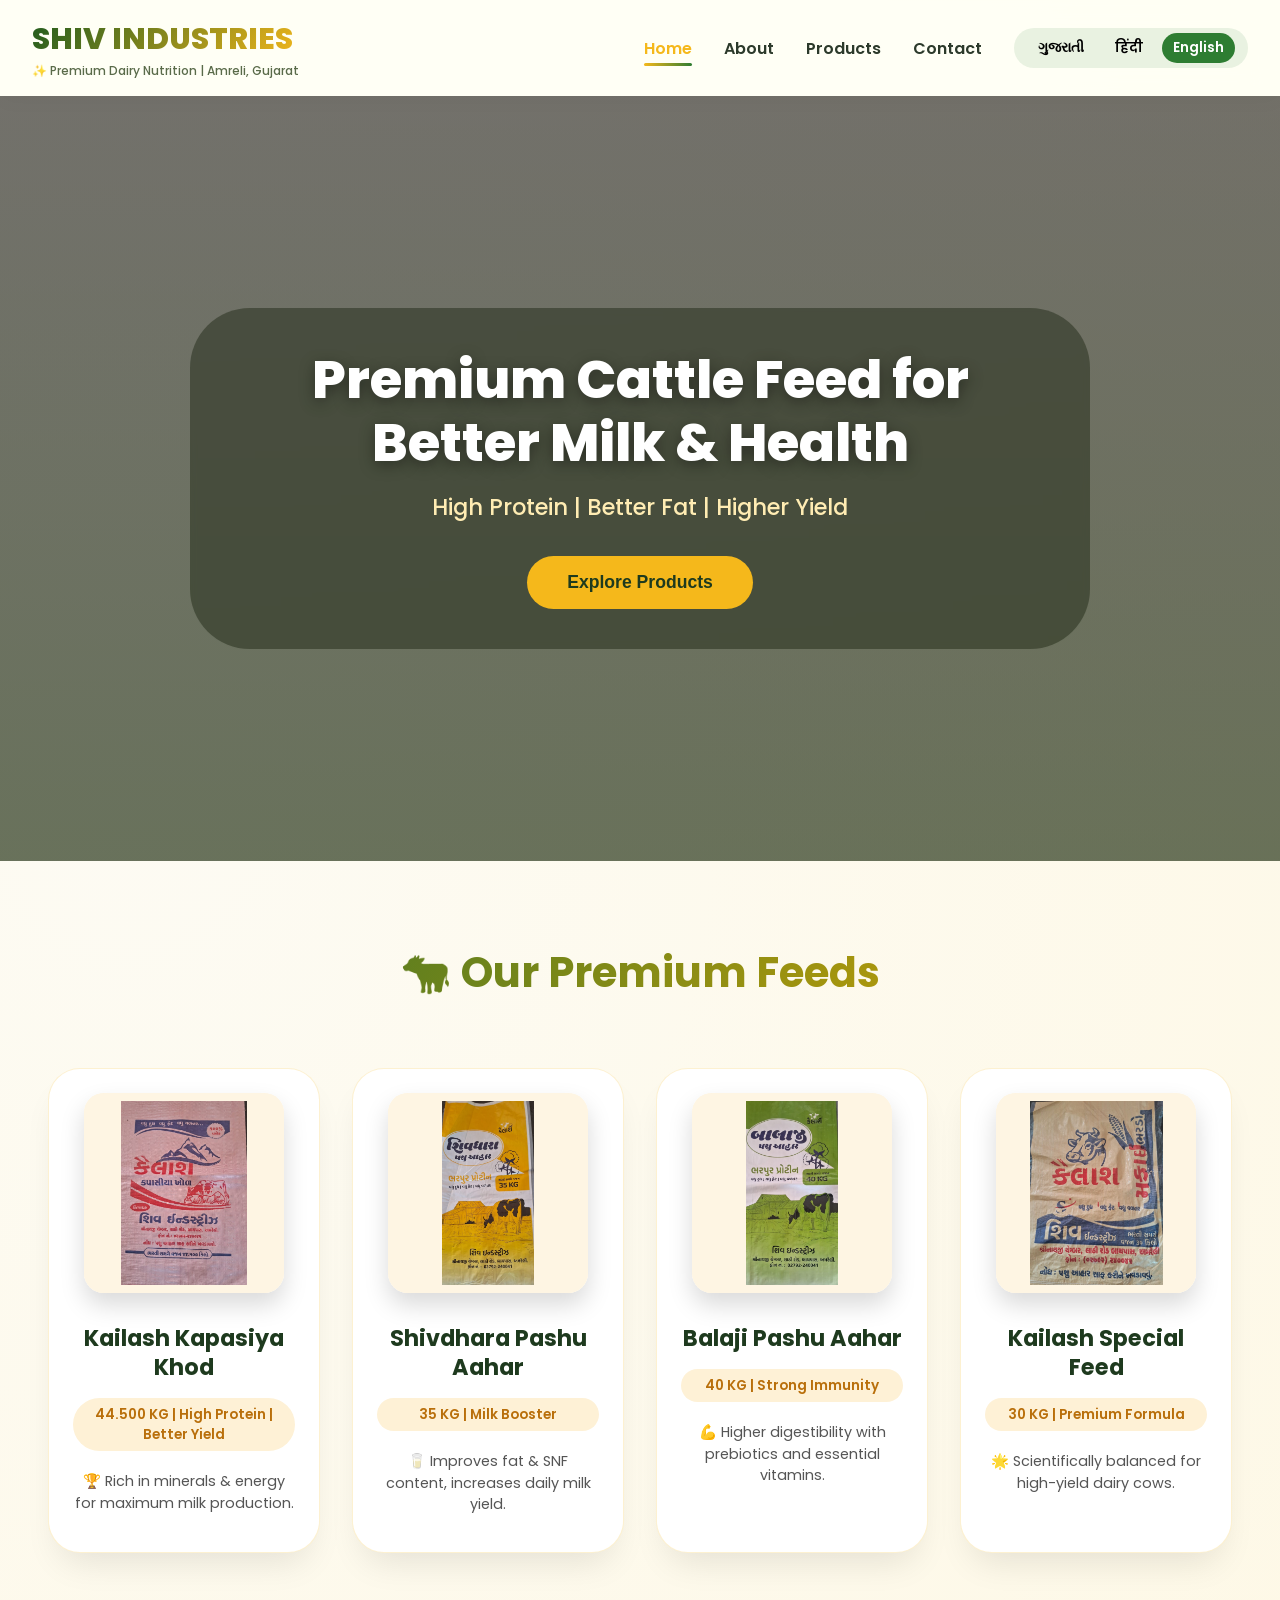
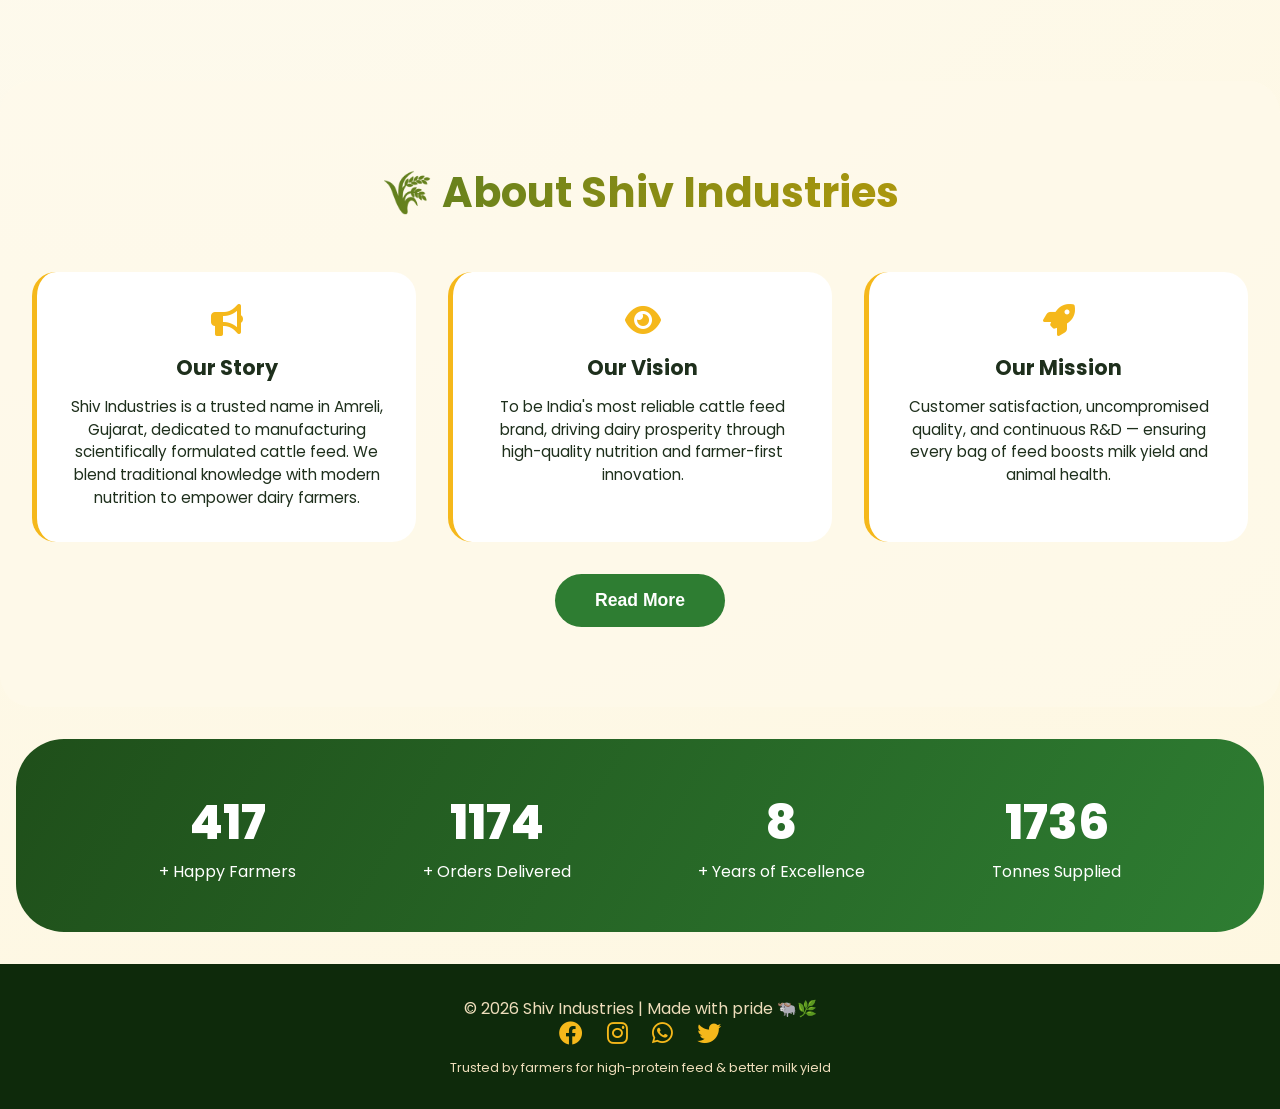
==== commit 4cb4928b: "Update index1.html" ====
--- a/index1.html
+++ b/index1.html
@@ -3,7 +3,7 @@
 <head>
   <meta charset="UTF-8">
   <meta name="viewport" content="width=device-width, initial-scale=1.0, viewport-fit=cover">
-  <title>Shiv Industries | Premium Cattle Feed - Amreli, Gujarat</title>
+  <title>Shiv Industries | Premium Cattle Feed - Amreli, Gujarat-demo website </title>
   <link href="https://fonts.googleapis.com/css2?family=Inter:opsz,wght@14..32,300;14..32,400;14..32,500;14..32,600;14..32,700;14..32,800&family=Poppins:wght@300;400;500;600;700;800&display=swap" rel="stylesheet">
   <link rel="stylesheet" href="https://cdnjs.cloudflare.com/ajax/libs/font-awesome/6.0.0-beta3/css/all.min.css">
   <style>
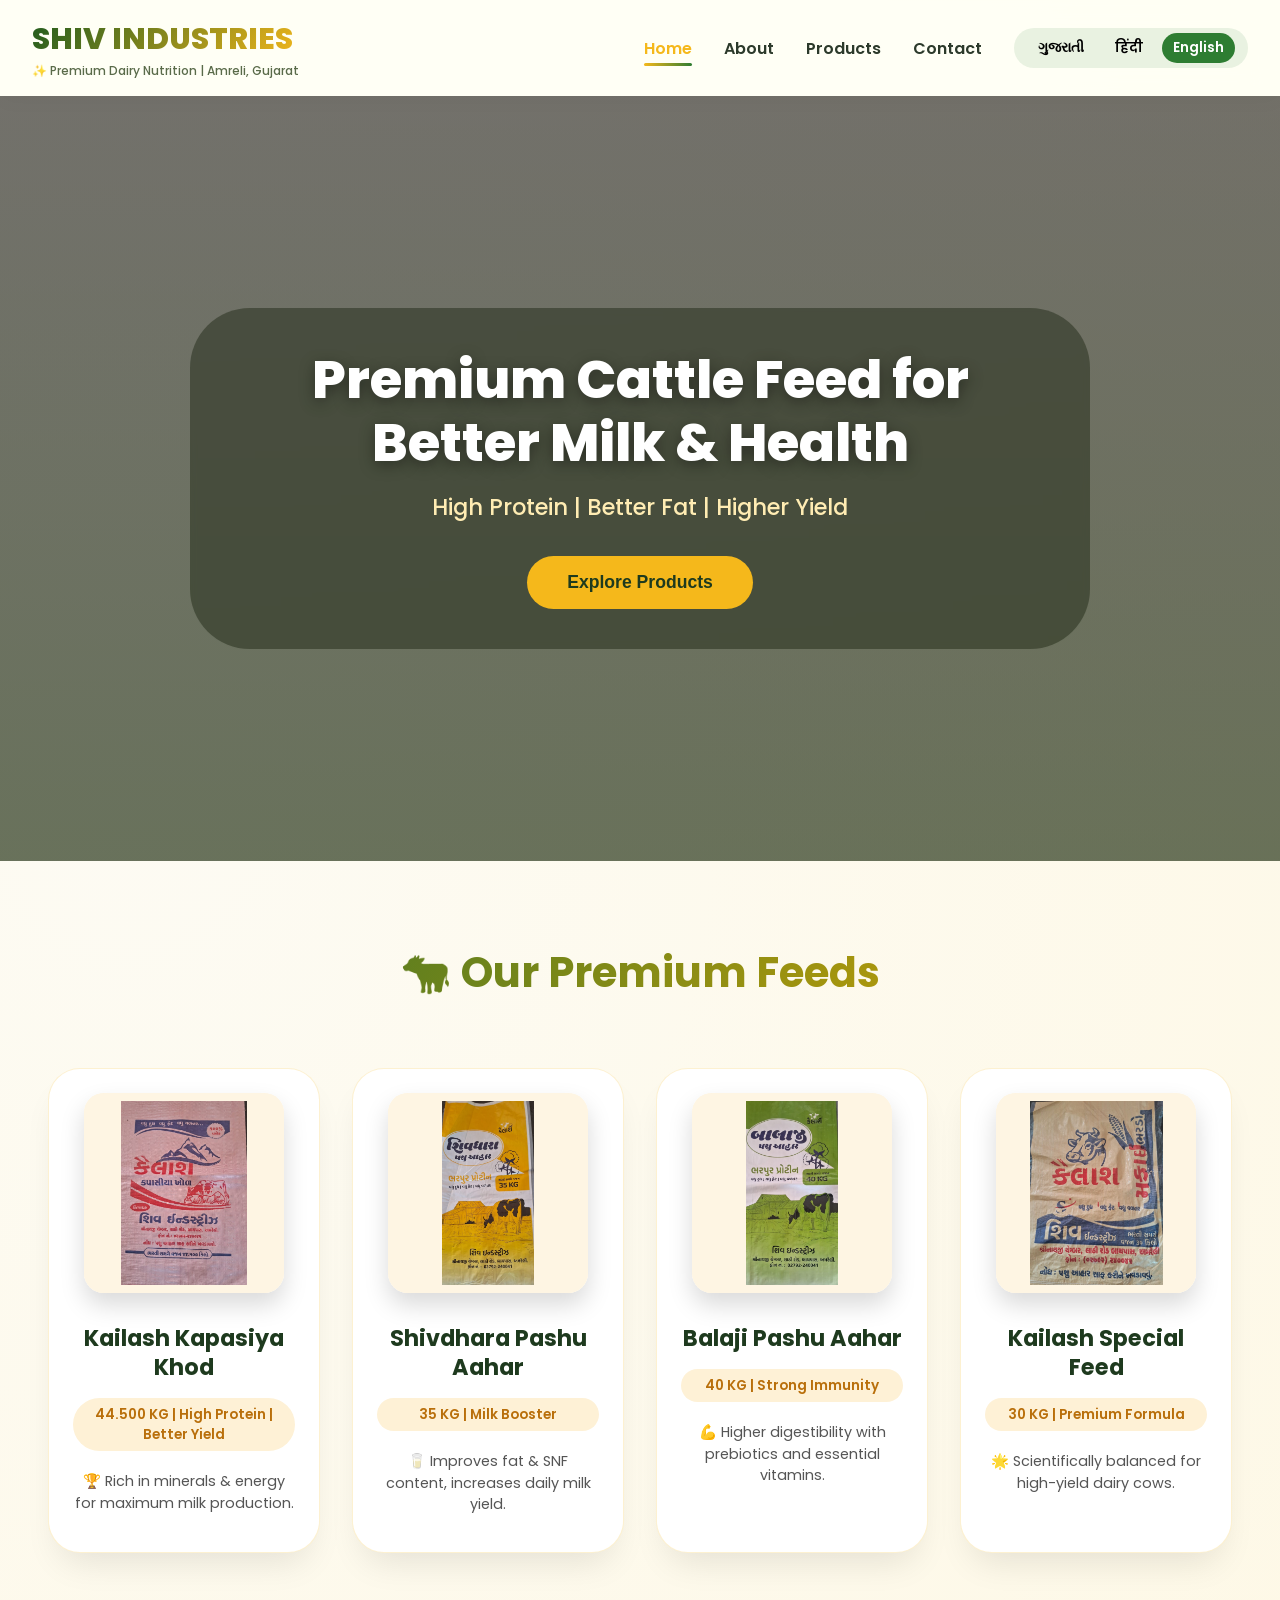
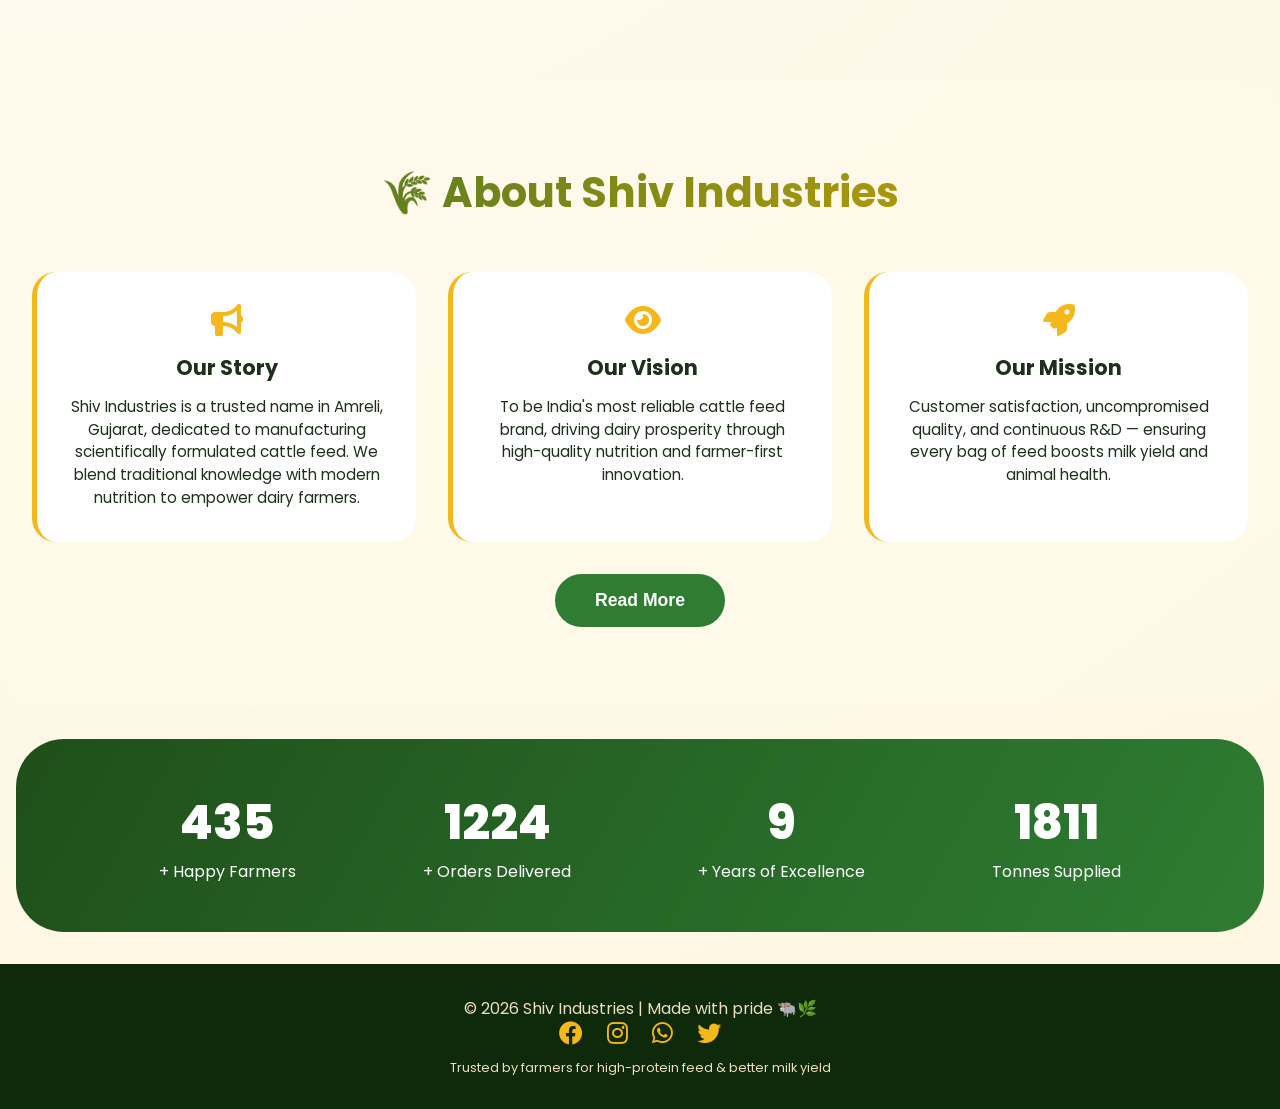
==== commit 9e9edb60: "Update index1.html" ====
--- a/index1.html
+++ b/index1.html
@@ -3,7 +3,7 @@
 <head>
   <meta charset="UTF-8">
   <meta name="viewport" content="width=device-width, initial-scale=1.0, viewport-fit=cover">
-  <title>Shiv Industries | Premium Cattle Feed - Amreli, Gujarat-demo website </title>
+  <title>Shiv Industries | Premium Cattle Feed - Amreli, Gujarat </title>
   <link href="https://fonts.googleapis.com/css2?family=Inter:opsz,wght@14..32,300;14..32,400;14..32,500;14..32,600;14..32,700;14..32,800&family=Poppins:wght@300;400;500;600;700;800&display=swap" rel="stylesheet">
   <link rel="stylesheet" href="https://cdnjs.cloudflare.com/ajax/libs/font-awesome/6.0.0-beta3/css/all.min.css">
   <style>
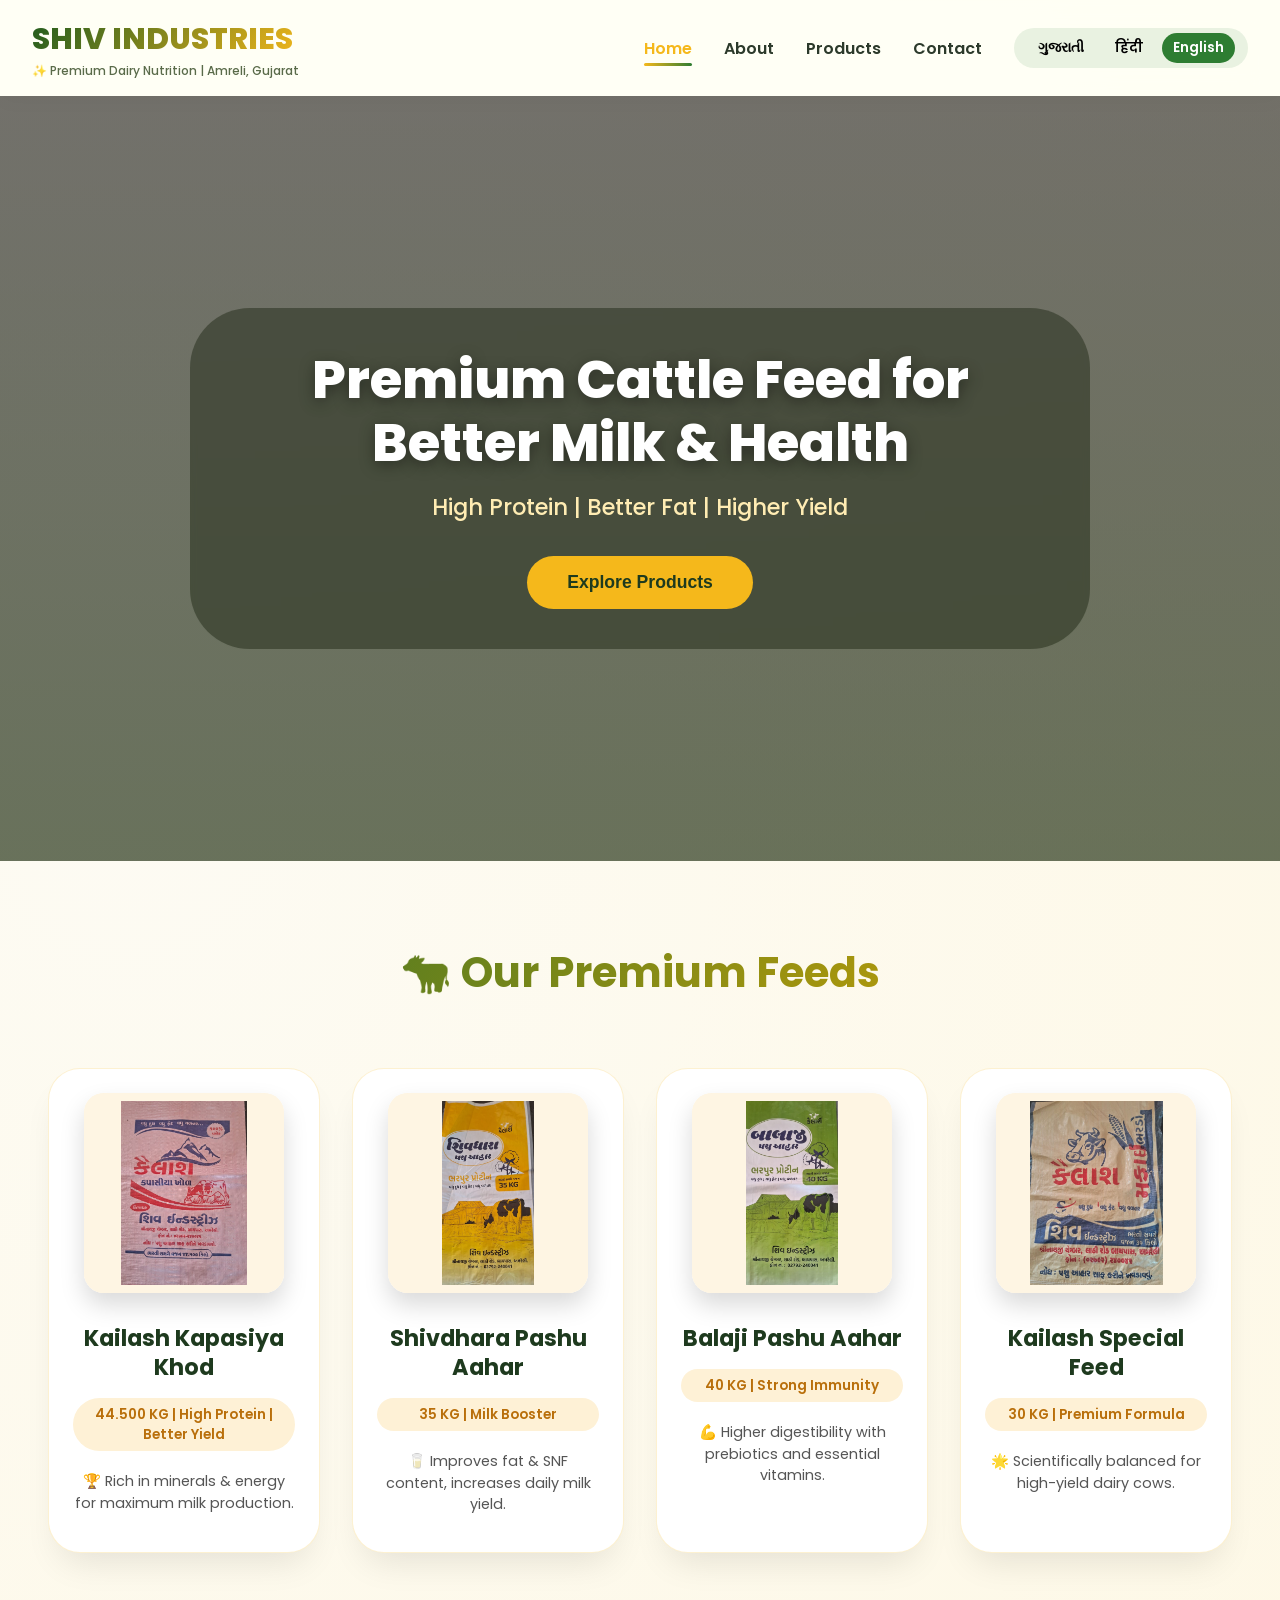
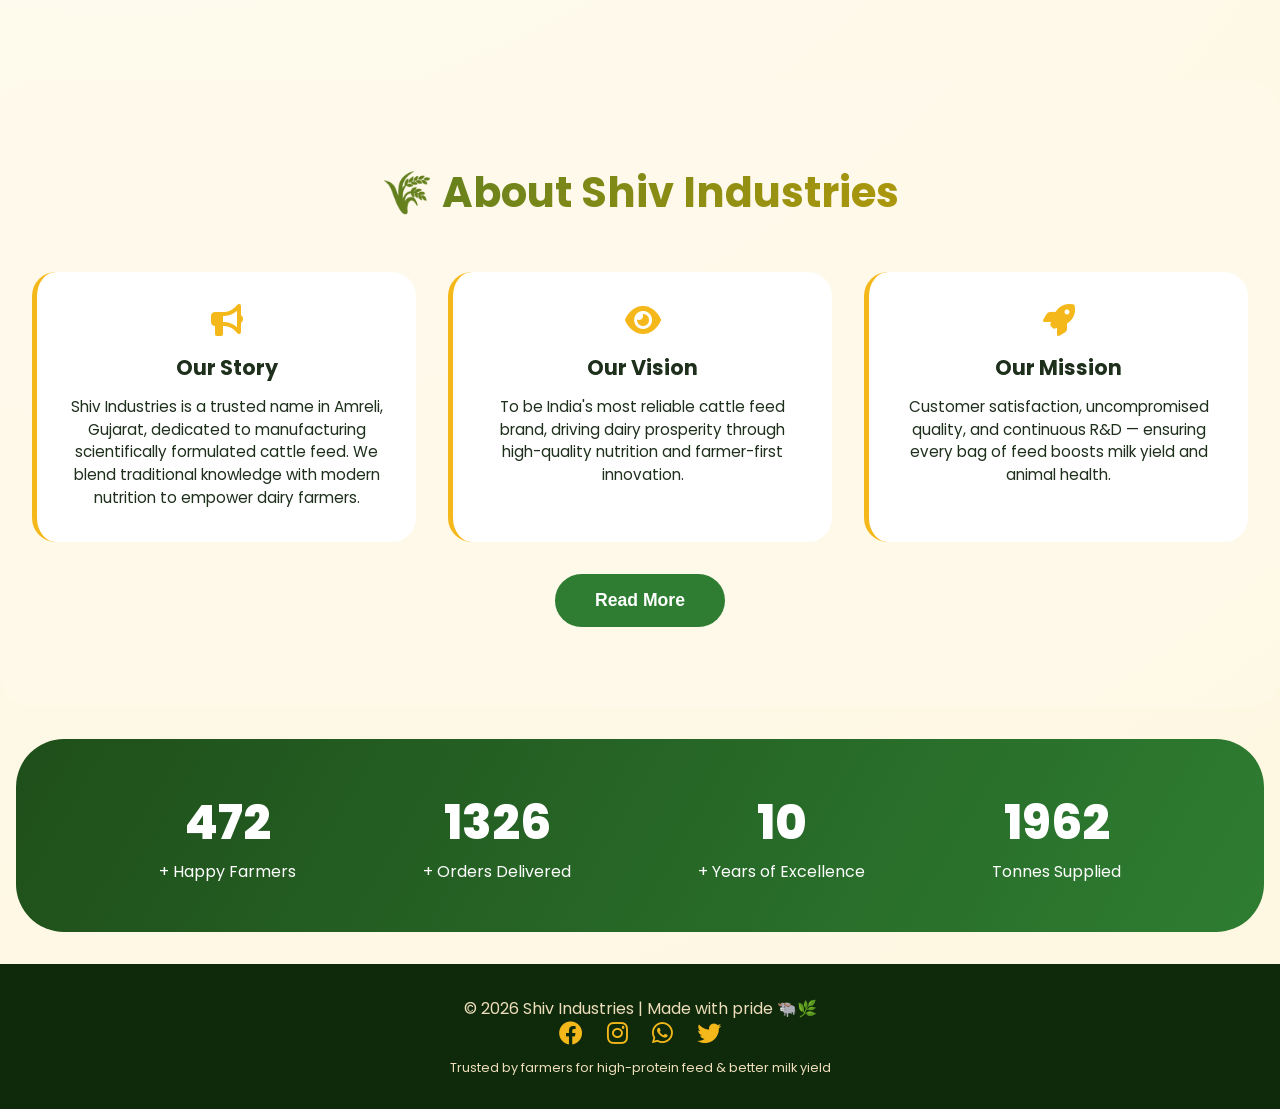
==== commit 581543eb: "Update index1.html" ====
--- a/index1.html
+++ b/index1.html
@@ -3,7 +3,7 @@
 <head>
   <meta charset="UTF-8">
   <meta name="viewport" content="width=device-width, initial-scale=1.0, viewport-fit=cover">
-  <title>Shiv Industries | Premium Cattle Feed - Amreli, Gujarat </title>
+  <title>Shiv Industries | Premium Cattle Feed - Amreli, Gujarat .</title>
   <link href="https://fonts.googleapis.com/css2?family=Inter:opsz,wght@14..32,300;14..32,400;14..32,500;14..32,600;14..32,700;14..32,800&family=Poppins:wght@300;400;500;600;700;800&display=swap" rel="stylesheet">
   <link rel="stylesheet" href="https://cdnjs.cloudflare.com/ajax/libs/font-awesome/6.0.0-beta3/css/all.min.css">
   <style>
